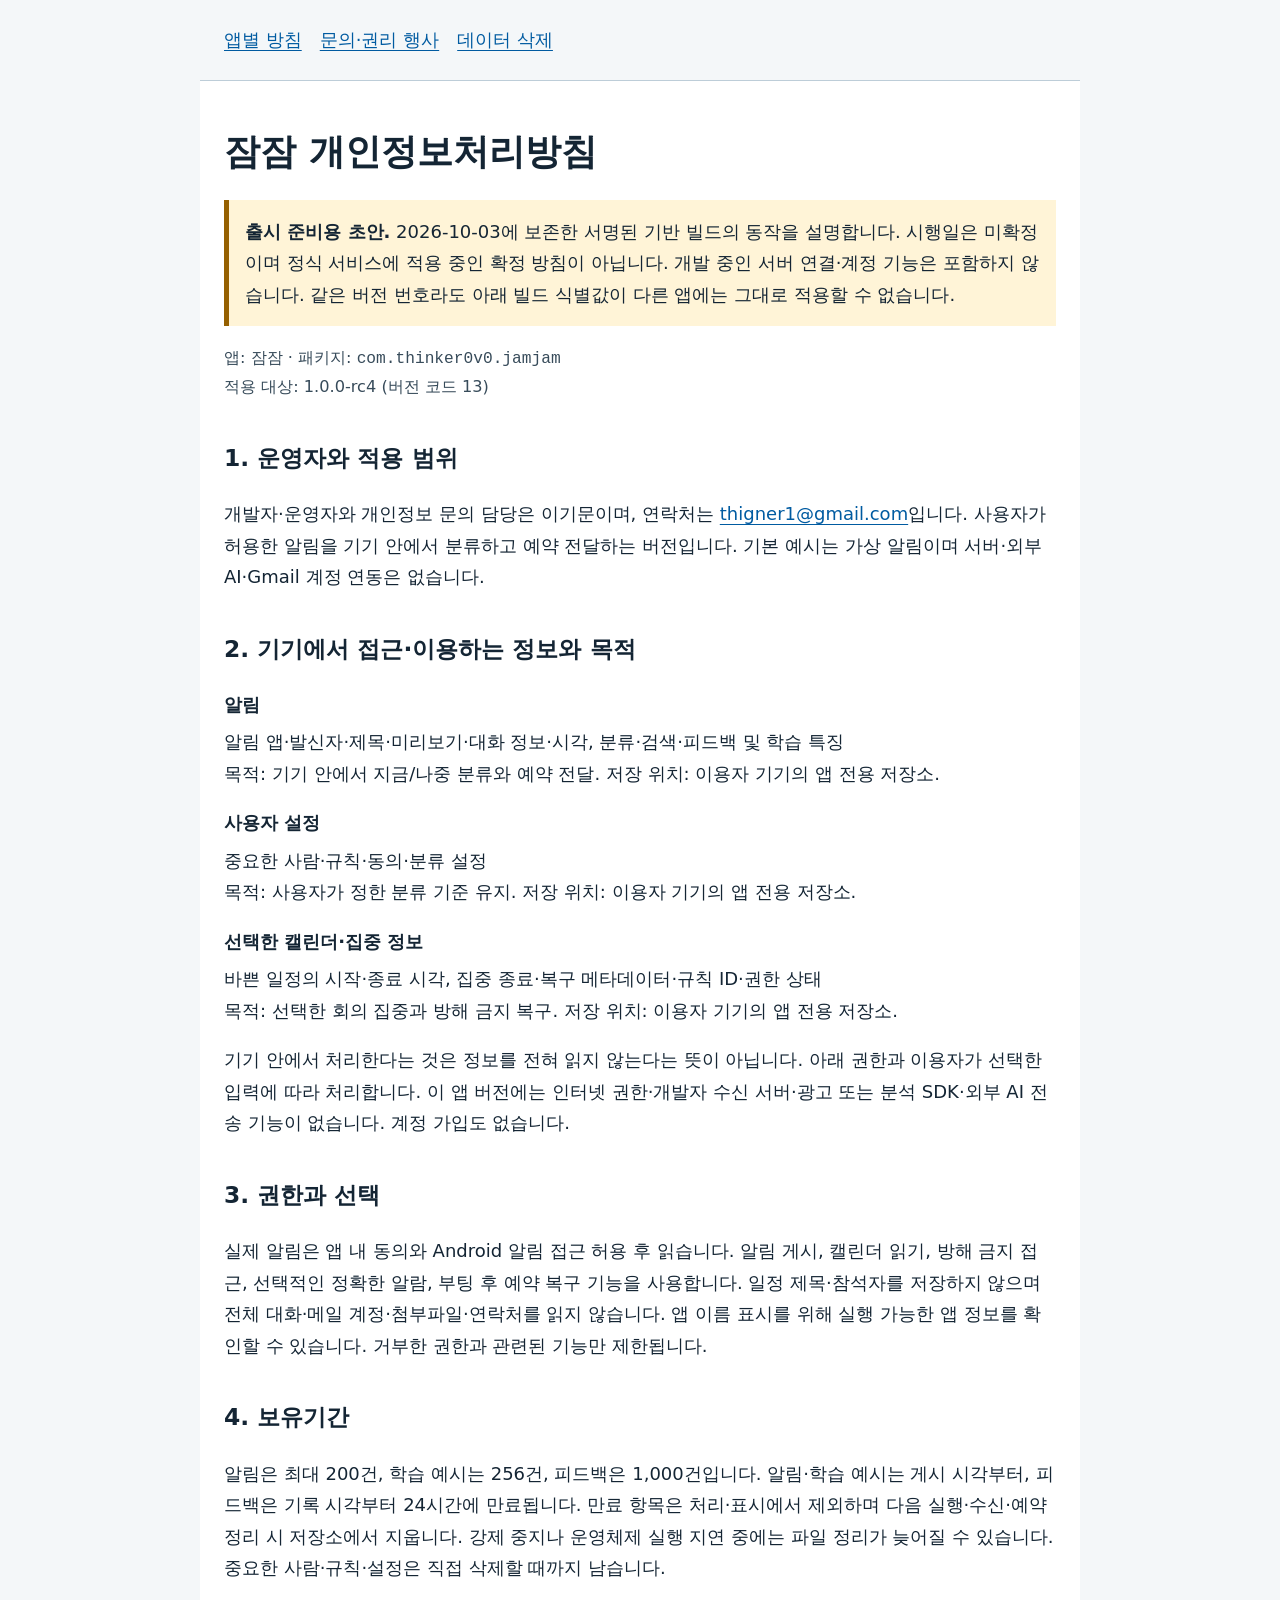
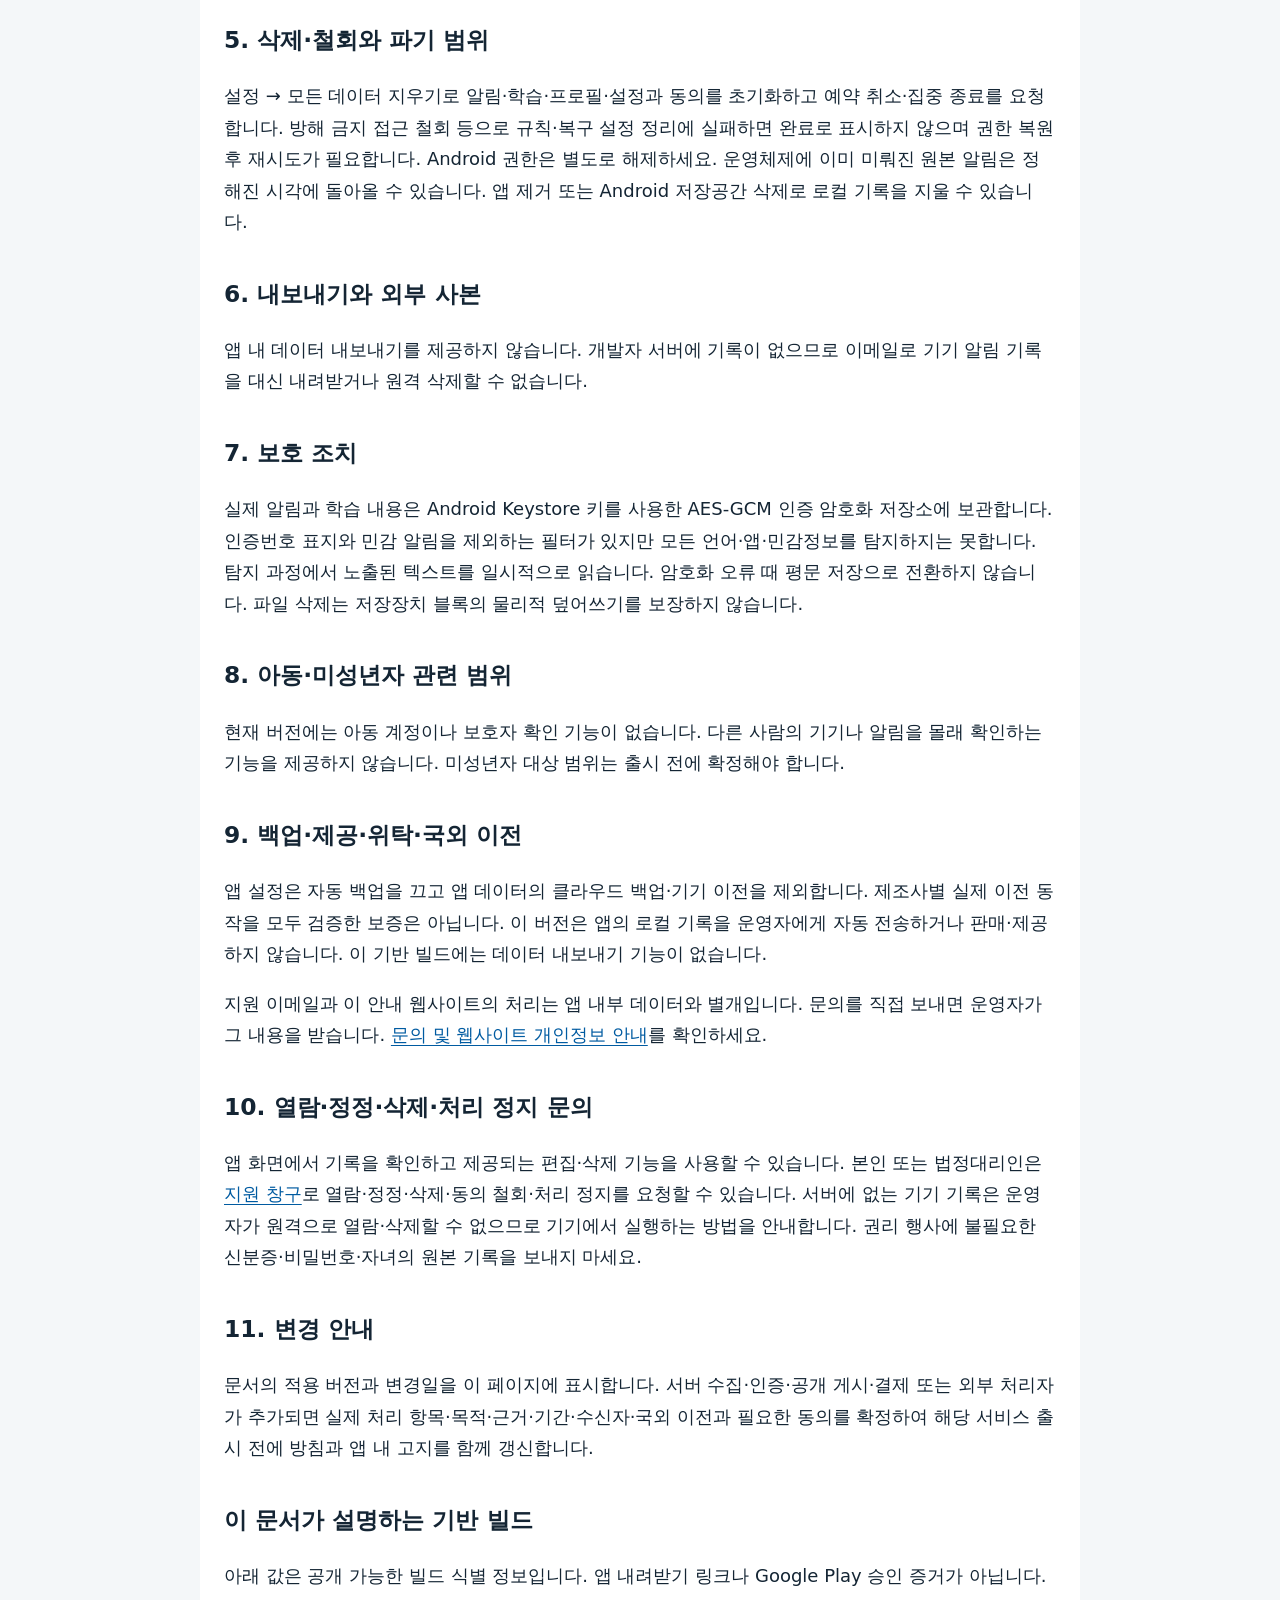
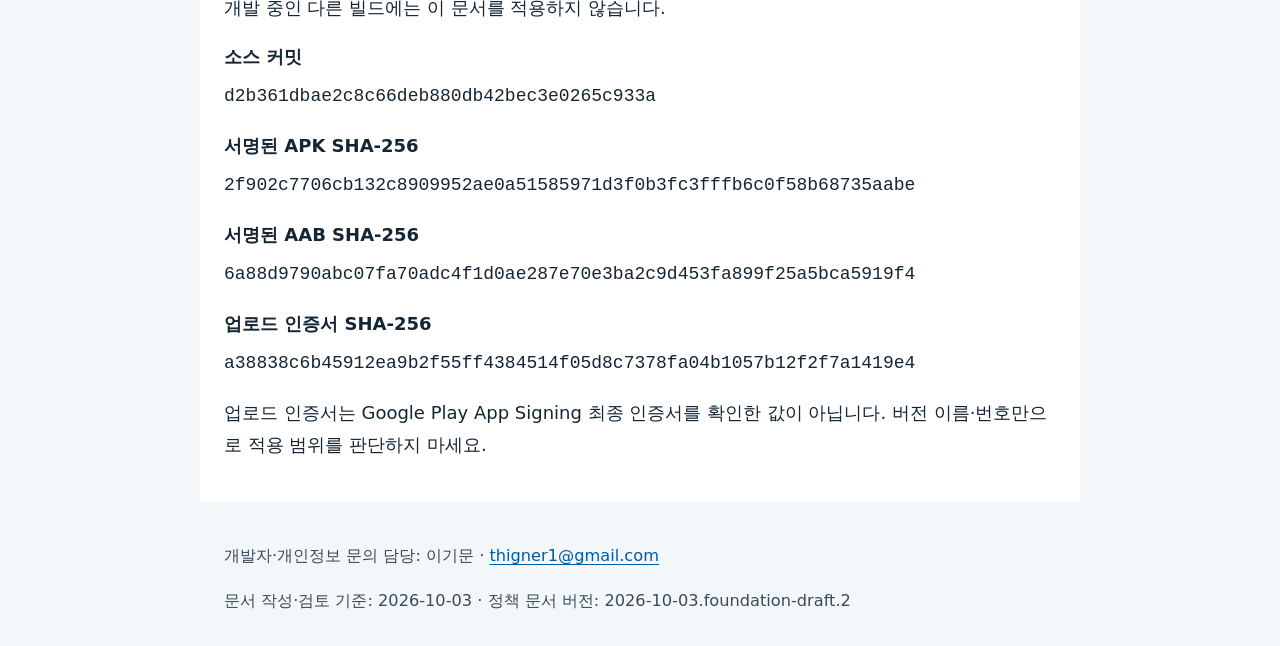
==== jamjam.html @ aa9c096c "Publish app privacy and support preparation drafts" ====
<!doctype html>
<html lang="ko"><head><meta charset="utf-8"><meta name="viewport" content="width=device-width, initial-scale=1"><meta name="description" content="잠잠 개인정보처리방침 · 개발자 이기문 · 현재 버전 데이터 처리 안내"><title>잠잠 개인정보처리방침 | 이기문 앱 지원</title><link rel="stylesheet" href="styles.css"></head>
<body><a class="skip" href="#main">본문 바로가기</a><header><nav aria-label="공통 메뉴"><a href="index.html">앱별 방침</a><a href="support.html">문의·권리 행사</a><a href="delete-data.html">데이터 삭제</a></nav></header><main id="main"><h1>잠잠 개인정보처리방침</h1><p class="notice"><strong>출시 준비용 초안.</strong> 2026-10-03에 보존한 서명된 기반 빌드의 동작을 설명합니다. 시행일은 미확정이며 정식 서비스에 적용 중인 확정 방침이 아닙니다. 개발 중인 서버 연결·계정 기능은 포함하지 않습니다. 같은 버전 번호라도 아래 빌드 식별값이 다른 앱에는 그대로 적용할 수 없습니다.</p><p class="meta">앱: 잠잠 · 패키지: <code>com.thinker0v0.jamjam</code><br>적용 대상: 1.0.0-rc4 (버전 코드 13)</p><h2>1. 운영자와 적용 범위</h2><p>개발자·운영자와 개인정보 문의 담당은 이기문이며, 연락처는 <a href="mailto:thigner1@gmail.com">thigner1@gmail.com</a>입니다. 사용자가 허용한 알림을 기기 안에서 분류하고 예약 전달하는 버전입니다. 기본 예시는 가상 알림이며 서버·외부 AI·Gmail 계정 연동은 없습니다.</p><h2>2. 기기에서 접근·이용하는 정보와 목적</h2><dl><dt>알림</dt><dd>알림 앱·발신자·제목·미리보기·대화 정보·시각, 분류·검색·피드백 및 학습 특징<br>목적: 기기 안에서 지금/나중 분류와 예약 전달. 저장 위치: 이용자 기기의 앱 전용 저장소.</dd><dt>사용자 설정</dt><dd>중요한 사람·규칙·동의·분류 설정<br>목적: 사용자가 정한 분류 기준 유지. 저장 위치: 이용자 기기의 앱 전용 저장소.</dd><dt>선택한 캘린더·집중 정보</dt><dd>바쁜 일정의 시작·종료 시각, 집중 종료·복구 메타데이터·규칙 ID·권한 상태<br>목적: 선택한 회의 집중과 방해 금지 복구. 저장 위치: 이용자 기기의 앱 전용 저장소.</dd></dl><p>기기 안에서 처리한다는 것은 정보를 전혀 읽지 않는다는 뜻이 아닙니다. 아래 권한과 이용자가 선택한 입력에 따라 처리합니다. 이 앱 버전에는 인터넷 권한·개발자 수신 서버·광고 또는 분석 SDK·외부 AI 전송 기능이 없습니다. 계정 가입도 없습니다.</p><h2 id="permissions">3. 권한과 선택</h2><p>실제 알림은 앱 내 동의와 Android 알림 접근 허용 후 읽습니다. 알림 게시, 캘린더 읽기, 방해 금지 접근, 선택적인 정확한 알람, 부팅 후 예약 복구 기능을 사용합니다. 일정 제목·참석자를 저장하지 않으며 전체 대화·메일 계정·첨부파일·연락처를 읽지 않습니다. 앱 이름 표시를 위해 실행 가능한 앱 정보를 확인할 수 있습니다. 거부한 권한과 관련된 기능만 제한됩니다.</p><h2 id="retention">4. 보유기간</h2><p>알림은 최대 200건, 학습 예시는 256건, 피드백은 1,000건입니다. 알림·학습 예시는 게시 시각부터, 피드백은 기록 시각부터 24시간에 만료됩니다. 만료 항목은 처리·표시에서 제외하며 다음 실행·수신·예약 정리 시 저장소에서 지웁니다. 강제 중지나 운영체제 실행 지연 중에는 파일 정리가 늦어질 수 있습니다. 중요한 사람·규칙·설정은 직접 삭제할 때까지 남습니다.</p><h2 id="deletion">5. 삭제·철회와 파기 범위</h2><p>설정 → 모든 데이터 지우기로 알림·학습·프로필·설정과 동의를 초기화하고 예약 취소·집중 종료를 요청합니다. 방해 금지 접근 철회 등으로 규칙·복구 설정 정리에 실패하면 완료로 표시하지 않으며 권한 복원 후 재시도가 필요합니다. Android 권한은 별도로 해제하세요. 운영체제에 이미 미뤄진 원본 알림은 정해진 시각에 돌아올 수 있습니다. 앱 제거 또는 Android 저장공간 삭제로 로컬 기록을 지울 수 있습니다.</p><h2 id="export">6. 내보내기와 외부 사본</h2><p>앱 내 데이터 내보내기를 제공하지 않습니다. 개발자 서버에 기록이 없으므로 이메일로 기기 알림 기록을 대신 내려받거나 원격 삭제할 수 없습니다.</p><h2 id="security">7. 보호 조치</h2><p>실제 알림과 학습 내용은 Android Keystore 키를 사용한 AES-GCM 인증 암호화 저장소에 보관합니다. 인증번호 표지와 민감 알림을 제외하는 필터가 있지만 모든 언어·앱·민감정보를 탐지하지는 못합니다. 탐지 과정에서 노출된 텍스트를 일시적으로 읽습니다. 암호화 오류 때 평문 저장으로 전환하지 않습니다. 파일 삭제는 저장장치 블록의 물리적 덮어쓰기를 보장하지 않습니다.</p><h2 id="children">8. 아동·미성년자 관련 범위</h2><p>현재 버전에는 아동 계정이나 보호자 확인 기능이 없습니다. 다른 사람의 기기나 알림을 몰래 확인하는 기능을 제공하지 않습니다. 미성년자 대상 범위는 출시 전에 확정해야 합니다.</p><h2>9. 백업·제공·위탁·국외 이전</h2><p>앱 설정은 자동 백업을 끄고 앱 데이터의 클라우드 백업·기기 이전을 제외합니다. 제조사별 실제 이전 동작을 모두 검증한 보증은 아닙니다. 이 버전은 앱의 로컬 기록을 운영자에게 자동 전송하거나 판매·제공하지 않습니다. 이 기반 빌드에는 데이터 내보내기 기능이 없습니다.</p><p>지원 이메일과 이 안내 웹사이트의 처리는 앱 내부 데이터와 별개입니다. 문의를 직접 보내면 운영자가 그 내용을 받습니다. <a href="support.html#privacy">문의 및 웹사이트 개인정보 안내</a>를 확인하세요.</p><h2>10. 열람·정정·삭제·처리 정지 문의</h2><p>앱 화면에서 기록을 확인하고 제공되는 편집·삭제 기능을 사용할 수 있습니다. 본인 또는 법정대리인은 <a href="support.html">지원 창구</a>로 열람·정정·삭제·동의 철회·처리 정지를 요청할 수 있습니다. 서버에 없는 기기 기록은 운영자가 원격으로 열람·삭제할 수 없으므로 기기에서 실행하는 방법을 안내합니다. 권리 행사에 불필요한 신분증·비밀번호·자녀의 원본 기록을 보내지 마세요.</p><h2>11. 변경 안내</h2><p>문서의 적용 버전과 변경일을 이 페이지에 표시합니다. 서버 수집·인증·공개 게시·결제 또는 외부 처리자가 추가되면 실제 처리 항목·목적·근거·기간·수신자·국외 이전과 필요한 동의를 확정하여 해당 서비스 출시 전에 방침과 앱 내 고지를 함께 갱신합니다.</p><h2 id="build-snapshot">이 문서가 설명하는 기반 빌드</h2><p>아래 값은 공개 가능한 빌드 식별 정보입니다. 앱 내려받기 링크나 Google Play 승인 증거가 아닙니다. 개발 중인 다른 빌드에는 이 문서를 적용하지 않습니다.</p><dl><dt>소스 커밋</dt><dd><code>d2b361dbae2c8c66deb880db42bec3e0265c933a</code></dd><dt>서명된 APK SHA-256</dt><dd><code>2f902c7706cb132c8909952ae0a51585971d3f0b3fc3fffb6c0f58b68735aabe</code></dd><dt>서명된 AAB SHA-256</dt><dd><code>6a88d9790abc07fa70adc4f1d0ae287e70e3ba2c9d453fa899f25a5bca5919f4</code></dd><dt>업로드 인증서 SHA-256</dt><dd><code>a38838c6b45912ea9b2f55ff4384514f05d8c7378fa04b1057b12f2f7a1419e4</code></dd></dl><p>업로드 인증서는 Google Play App Signing 최종 인증서를 확인한 값이 아닙니다. 버전 이름·번호만으로 적용 범위를 판단하지 마세요.</p></main><footer><p>개발자·개인정보 문의 담당: 이기문 · <a href="mailto:thigner1@gmail.com">thigner1@gmail.com</a></p><p>문서 작성·검토 기준: 2026-10-03 · 정책 문서 버전: 2026-10-03.foundation-draft.2</p></footer></body></html>
---- styles.css ----
*{box-sizing:border-box}html{font-family:system-ui,-apple-system,"Noto Sans KR",sans-serif;color:#142534;background:#f4f7f9;font-size:18px;line-height:1.75}body{margin:0}a{color:#005ba1;text-underline-offset:.2em}a:focus-visible{outline:3px solid #9d4f00;outline-offset:4px}header,main,footer{max-width:880px;margin:auto;padding:24px}header{border-bottom:1px solid #bdcdd8}nav{display:flex;gap:18px;flex-wrap:wrap}main{background:white}h1{font-size:2rem;line-height:1.3}h2{font-size:1.3rem;margin-top:2rem}p,li,dd{overflow-wrap:anywhere}.notice{padding:16px;border-left:5px solid #956000;background:#fff4d7}.meta,footer{font-size:.9rem;color:#374b5a}dt{font-weight:700;margin-top:16px}dd{margin:6px 0 18px}article{border-bottom:1px solid #ccd7df;padding-bottom:20px}.skip{position:absolute;left:-10000px}.skip:focus{left:12px;top:12px;background:white;padding:12px}ul{padding-left:1.3rem}code{overflow-wrap:anywhere}@media(max-width:480px){header,main,footer{padding:18px}h1{font-size:1.65rem}}@media(prefers-color-scheme:dark){html{color:#e8eff5;background:#121d26}main{background:#192733}a{color:#a2d5ff}.meta,footer{color:#c0d1df}.notice{background:#342b17;border-color:#f1bd61}.skip:focus{background:#192733}}
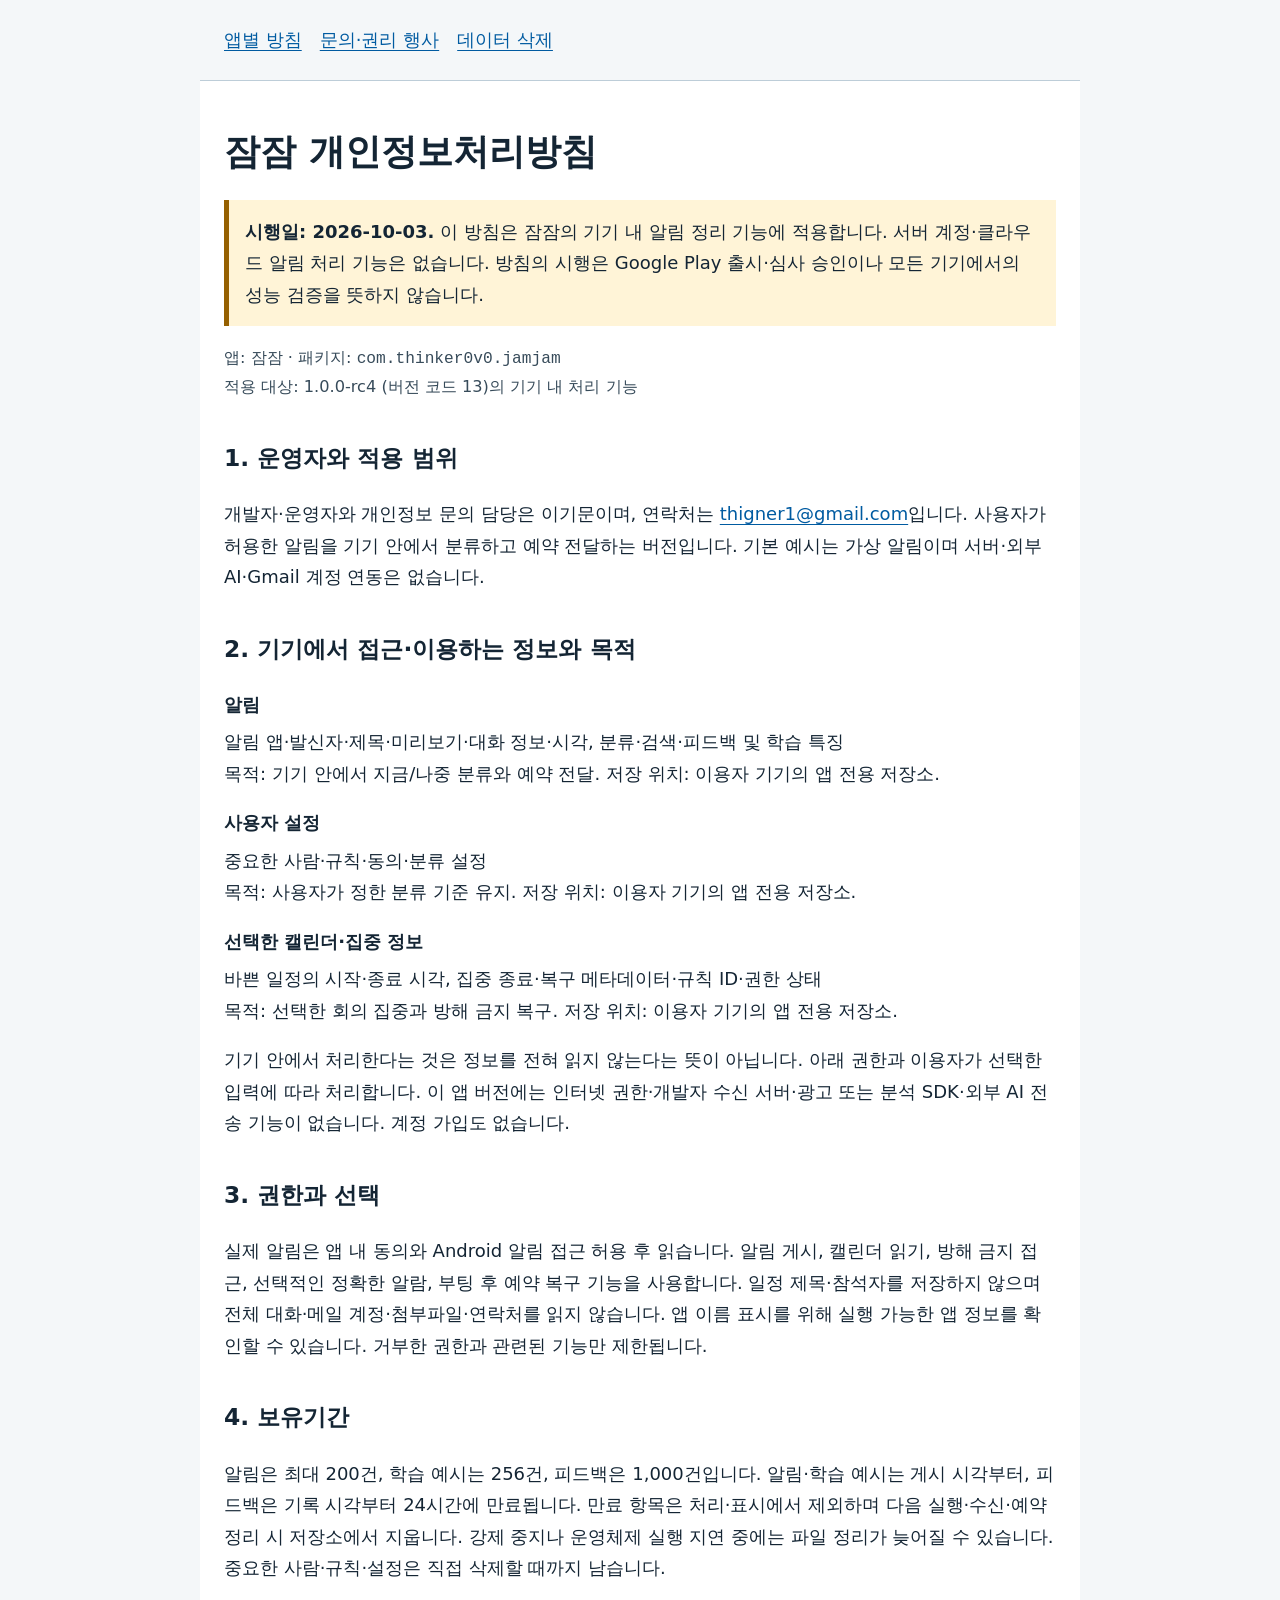
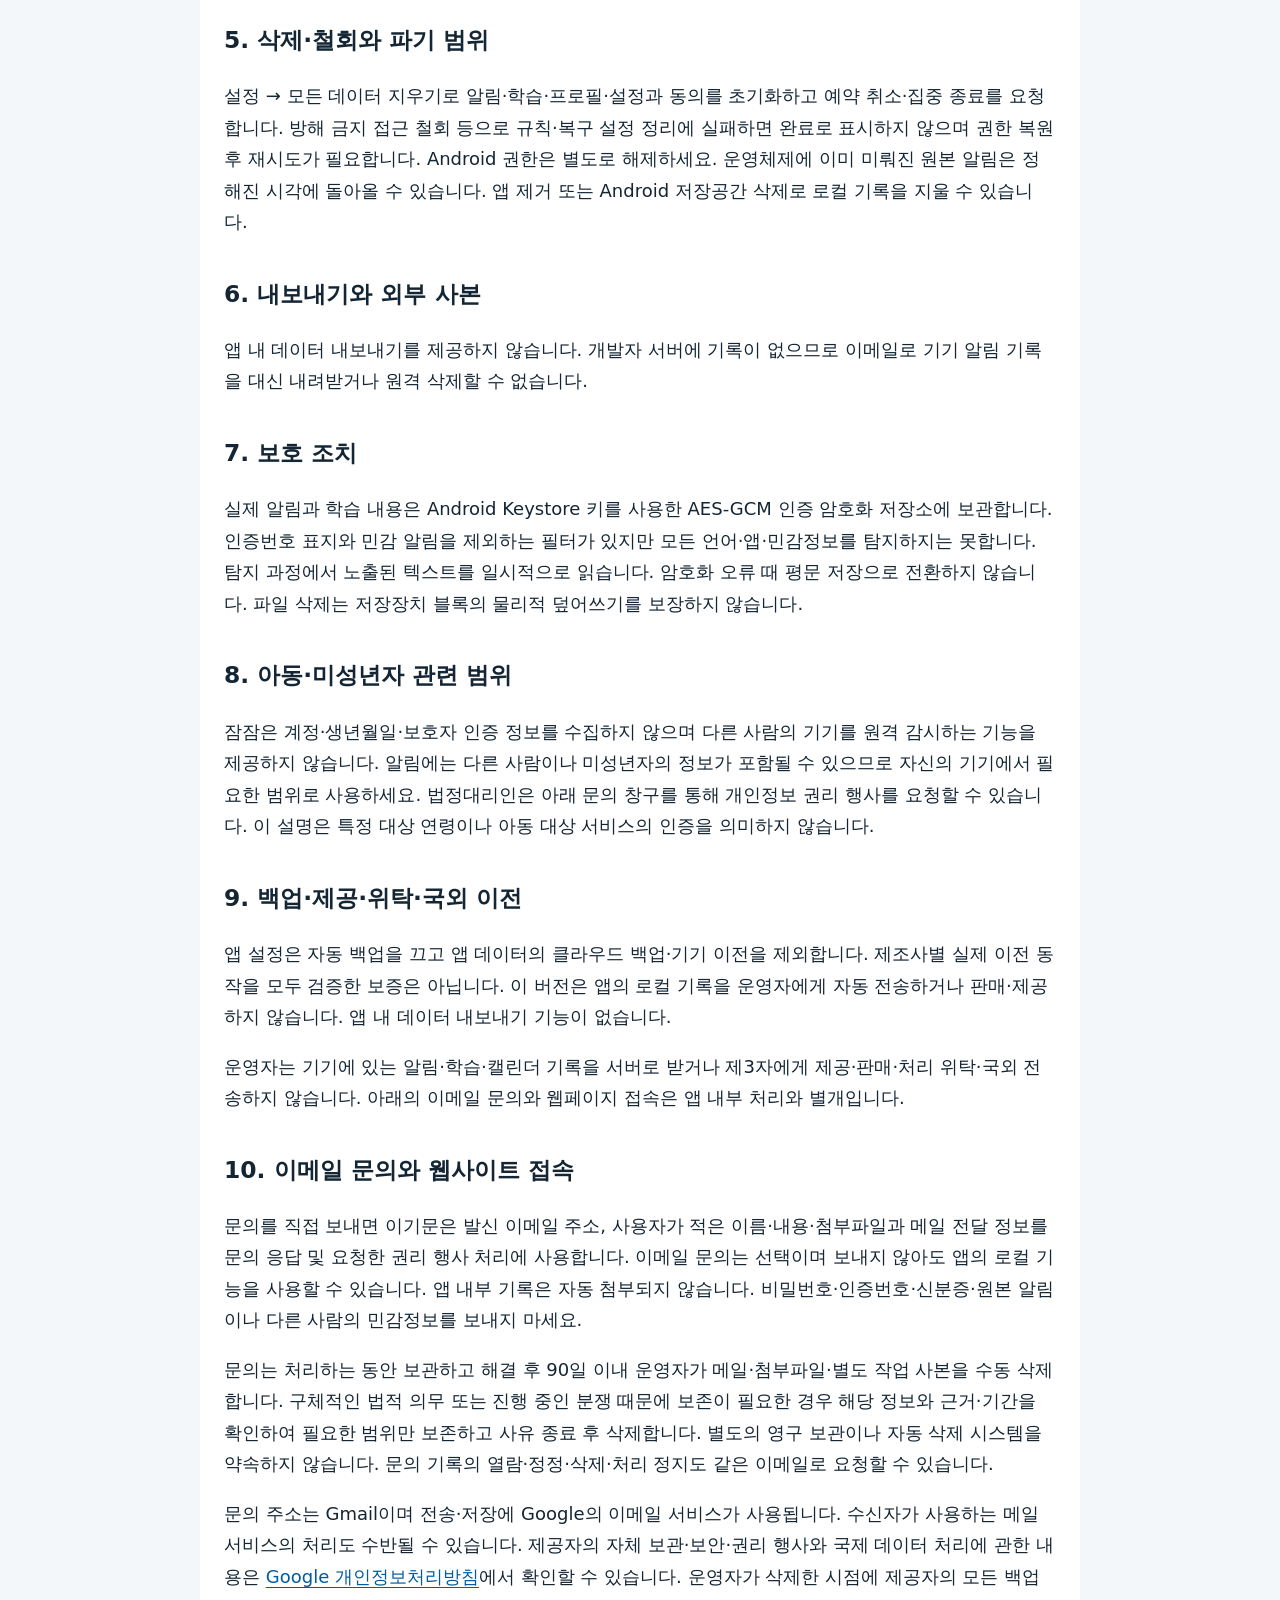
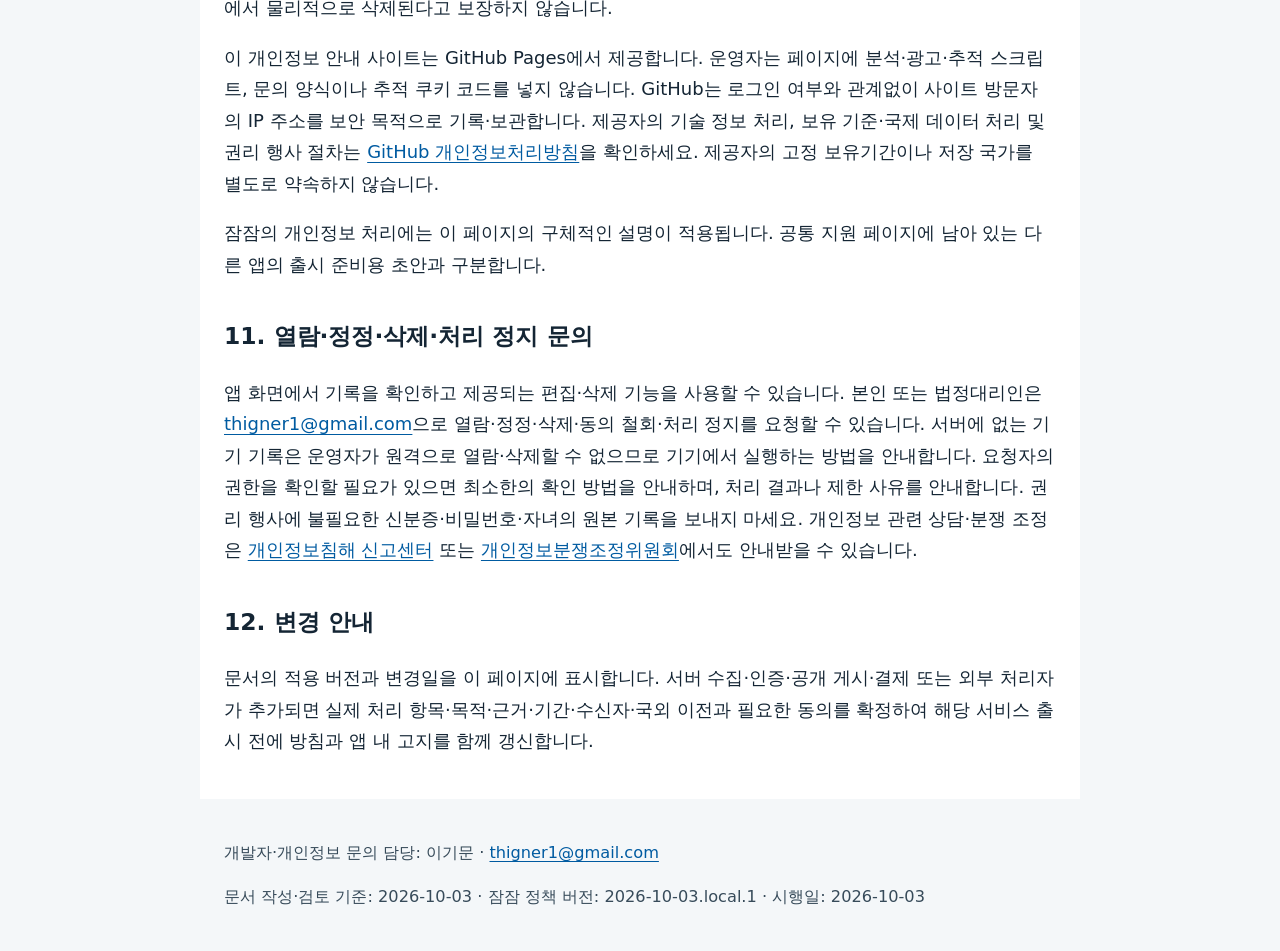
==== commit 03bf077c: "Publish operative local Jamjam privacy policy" ====
--- a/jamjam.html
+++ b/jamjam.html
@@ -1,3 +1,3 @@
 <!doctype html>
 <html lang="ko"><head><meta charset="utf-8"><meta name="viewport" content="width=device-width, initial-scale=1"><meta name="description" content="잠잠 개인정보처리방침 · 개발자 이기문 · 현재 버전 데이터 처리 안내"><title>잠잠 개인정보처리방침 | 이기문 앱 지원</title><link rel="stylesheet" href="styles.css"></head>
-<body><a class="skip" href="#main">본문 바로가기</a><header><nav aria-label="공통 메뉴"><a href="index.html">앱별 방침</a><a href="support.html">문의·권리 행사</a><a href="delete-data.html">데이터 삭제</a></nav></header><main id="main"><h1>잠잠 개인정보처리방침</h1><p class="notice"><strong>출시 준비용 초안.</strong> 2026-10-03에 보존한 서명된 기반 빌드의 동작을 설명합니다. 시행일은 미확정이며 정식 서비스에 적용 중인 확정 방침이 아닙니다. 개발 중인 서버 연결·계정 기능은 포함하지 않습니다. 같은 버전 번호라도 아래 빌드 식별값이 다른 앱에는 그대로 적용할 수 없습니다.</p><p class="meta">앱: 잠잠 · 패키지: <code>com.thinker0v0.jamjam</code><br>적용 대상: 1.0.0-rc4 (버전 코드 13)</p><h2>1. 운영자와 적용 범위</h2><p>개발자·운영자와 개인정보 문의 담당은 이기문이며, 연락처는 <a href="mailto:thigner1@gmail.com">thigner1@gmail.com</a>입니다. 사용자가 허용한 알림을 기기 안에서 분류하고 예약 전달하는 버전입니다. 기본 예시는 가상 알림이며 서버·외부 AI·Gmail 계정 연동은 없습니다.</p><h2>2. 기기에서 접근·이용하는 정보와 목적</h2><dl><dt>알림</dt><dd>알림 앱·발신자·제목·미리보기·대화 정보·시각, 분류·검색·피드백 및 학습 특징<br>목적: 기기 안에서 지금/나중 분류와 예약 전달. 저장 위치: 이용자 기기의 앱 전용 저장소.</dd><dt>사용자 설정</dt><dd>중요한 사람·규칙·동의·분류 설정<br>목적: 사용자가 정한 분류 기준 유지. 저장 위치: 이용자 기기의 앱 전용 저장소.</dd><dt>선택한 캘린더·집중 정보</dt><dd>바쁜 일정의 시작·종료 시각, 집중 종료·복구 메타데이터·규칙 ID·권한 상태<br>목적: 선택한 회의 집중과 방해 금지 복구. 저장 위치: 이용자 기기의 앱 전용 저장소.</dd></dl><p>기기 안에서 처리한다는 것은 정보를 전혀 읽지 않는다는 뜻이 아닙니다. 아래 권한과 이용자가 선택한 입력에 따라 처리합니다. 이 앱 버전에는 인터넷 권한·개발자 수신 서버·광고 또는 분석 SDK·외부 AI 전송 기능이 없습니다. 계정 가입도 없습니다.</p><h2 id="permissions">3. 권한과 선택</h2><p>실제 알림은 앱 내 동의와 Android 알림 접근 허용 후 읽습니다. 알림 게시, 캘린더 읽기, 방해 금지 접근, 선택적인 정확한 알람, 부팅 후 예약 복구 기능을 사용합니다. 일정 제목·참석자를 저장하지 않으며 전체 대화·메일 계정·첨부파일·연락처를 읽지 않습니다. 앱 이름 표시를 위해 실행 가능한 앱 정보를 확인할 수 있습니다. 거부한 권한과 관련된 기능만 제한됩니다.</p><h2 id="retention">4. 보유기간</h2><p>알림은 최대 200건, 학습 예시는 256건, 피드백은 1,000건입니다. 알림·학습 예시는 게시 시각부터, 피드백은 기록 시각부터 24시간에 만료됩니다. 만료 항목은 처리·표시에서 제외하며 다음 실행·수신·예약 정리 시 저장소에서 지웁니다. 강제 중지나 운영체제 실행 지연 중에는 파일 정리가 늦어질 수 있습니다. 중요한 사람·규칙·설정은 직접 삭제할 때까지 남습니다.</p><h2 id="deletion">5. 삭제·철회와 파기 범위</h2><p>설정 → 모든 데이터 지우기로 알림·학습·프로필·설정과 동의를 초기화하고 예약 취소·집중 종료를 요청합니다. 방해 금지 접근 철회 등으로 규칙·복구 설정 정리에 실패하면 완료로 표시하지 않으며 권한 복원 후 재시도가 필요합니다. Android 권한은 별도로 해제하세요. 운영체제에 이미 미뤄진 원본 알림은 정해진 시각에 돌아올 수 있습니다. 앱 제거 또는 Android 저장공간 삭제로 로컬 기록을 지울 수 있습니다.</p><h2 id="export">6. 내보내기와 외부 사본</h2><p>앱 내 데이터 내보내기를 제공하지 않습니다. 개발자 서버에 기록이 없으므로 이메일로 기기 알림 기록을 대신 내려받거나 원격 삭제할 수 없습니다.</p><h2 id="security">7. 보호 조치</h2><p>실제 알림과 학습 내용은 Android Keystore 키를 사용한 AES-GCM 인증 암호화 저장소에 보관합니다. 인증번호 표지와 민감 알림을 제외하는 필터가 있지만 모든 언어·앱·민감정보를 탐지하지는 못합니다. 탐지 과정에서 노출된 텍스트를 일시적으로 읽습니다. 암호화 오류 때 평문 저장으로 전환하지 않습니다. 파일 삭제는 저장장치 블록의 물리적 덮어쓰기를 보장하지 않습니다.</p><h2 id="children">8. 아동·미성년자 관련 범위</h2><p>현재 버전에는 아동 계정이나 보호자 확인 기능이 없습니다. 다른 사람의 기기나 알림을 몰래 확인하는 기능을 제공하지 않습니다. 미성년자 대상 범위는 출시 전에 확정해야 합니다.</p><h2>9. 백업·제공·위탁·국외 이전</h2><p>앱 설정은 자동 백업을 끄고 앱 데이터의 클라우드 백업·기기 이전을 제외합니다. 제조사별 실제 이전 동작을 모두 검증한 보증은 아닙니다. 이 버전은 앱의 로컬 기록을 운영자에게 자동 전송하거나 판매·제공하지 않습니다. 이 기반 빌드에는 데이터 내보내기 기능이 없습니다.</p><p>지원 이메일과 이 안내 웹사이트의 처리는 앱 내부 데이터와 별개입니다. 문의를 직접 보내면 운영자가 그 내용을 받습니다. <a href="support.html#privacy">문의 및 웹사이트 개인정보 안내</a>를 확인하세요.</p><h2>10. 열람·정정·삭제·처리 정지 문의</h2><p>앱 화면에서 기록을 확인하고 제공되는 편집·삭제 기능을 사용할 수 있습니다. 본인 또는 법정대리인은 <a href="support.html">지원 창구</a>로 열람·정정·삭제·동의 철회·처리 정지를 요청할 수 있습니다. 서버에 없는 기기 기록은 운영자가 원격으로 열람·삭제할 수 없으므로 기기에서 실행하는 방법을 안내합니다. 권리 행사에 불필요한 신분증·비밀번호·자녀의 원본 기록을 보내지 마세요.</p><h2>11. 변경 안내</h2><p>문서의 적용 버전과 변경일을 이 페이지에 표시합니다. 서버 수집·인증·공개 게시·결제 또는 외부 처리자가 추가되면 실제 처리 항목·목적·근거·기간·수신자·국외 이전과 필요한 동의를 확정하여 해당 서비스 출시 전에 방침과 앱 내 고지를 함께 갱신합니다.</p><h2 id="build-snapshot">이 문서가 설명하는 기반 빌드</h2><p>아래 값은 공개 가능한 빌드 식별 정보입니다. 앱 내려받기 링크나 Google Play 승인 증거가 아닙니다. 개발 중인 다른 빌드에는 이 문서를 적용하지 않습니다.</p><dl><dt>소스 커밋</dt><dd><code>d2b361dbae2c8c66deb880db42bec3e0265c933a</code></dd><dt>서명된 APK SHA-256</dt><dd><code>2f902c7706cb132c8909952ae0a51585971d3f0b3fc3fffb6c0f58b68735aabe</code></dd><dt>서명된 AAB SHA-256</dt><dd><code>6a88d9790abc07fa70adc4f1d0ae287e70e3ba2c9d453fa899f25a5bca5919f4</code></dd><dt>업로드 인증서 SHA-256</dt><dd><code>a38838c6b45912ea9b2f55ff4384514f05d8c7378fa04b1057b12f2f7a1419e4</code></dd></dl><p>업로드 인증서는 Google Play App Signing 최종 인증서를 확인한 값이 아닙니다. 버전 이름·번호만으로 적용 범위를 판단하지 마세요.</p></main><footer><p>개발자·개인정보 문의 담당: 이기문 · <a href="mailto:thigner1@gmail.com">thigner1@gmail.com</a></p><p>문서 작성·검토 기준: 2026-10-03 · 정책 문서 버전: 2026-10-03.foundation-draft.2</p></footer></body></html>
+<body><a class="skip" href="#main">본문 바로가기</a><header><nav aria-label="공통 메뉴"><a href="index.html">앱별 방침</a><a href="support.html">문의·권리 행사</a><a href="delete-data.html">데이터 삭제</a></nav></header><main id="main"><h1>잠잠 개인정보처리방침</h1><p class="notice"><strong>시행일: 2026-10-03.</strong> 이 방침은 잠잠의 기기 내 알림 정리 기능에 적용합니다. 서버 계정·클라우드 알림 처리 기능은 없습니다. 방침의 시행은 Google Play 출시·심사 승인이나 모든 기기에서의 성능 검증을 뜻하지 않습니다.</p><p class="meta">앱: 잠잠 · 패키지: <code>com.thinker0v0.jamjam</code><br>적용 대상: 1.0.0-rc4 (버전 코드 13)의 기기 내 처리 기능</p><h2>1. 운영자와 적용 범위</h2><p>개발자·운영자와 개인정보 문의 담당은 이기문이며, 연락처는 <a href="mailto:thigner1@gmail.com">thigner1@gmail.com</a>입니다. 사용자가 허용한 알림을 기기 안에서 분류하고 예약 전달하는 버전입니다. 기본 예시는 가상 알림이며 서버·외부 AI·Gmail 계정 연동은 없습니다.</p><h2>2. 기기에서 접근·이용하는 정보와 목적</h2><dl><dt>알림</dt><dd>알림 앱·발신자·제목·미리보기·대화 정보·시각, 분류·검색·피드백 및 학습 특징<br>목적: 기기 안에서 지금/나중 분류와 예약 전달. 저장 위치: 이용자 기기의 앱 전용 저장소.</dd><dt>사용자 설정</dt><dd>중요한 사람·규칙·동의·분류 설정<br>목적: 사용자가 정한 분류 기준 유지. 저장 위치: 이용자 기기의 앱 전용 저장소.</dd><dt>선택한 캘린더·집중 정보</dt><dd>바쁜 일정의 시작·종료 시각, 집중 종료·복구 메타데이터·규칙 ID·권한 상태<br>목적: 선택한 회의 집중과 방해 금지 복구. 저장 위치: 이용자 기기의 앱 전용 저장소.</dd></dl><p>기기 안에서 처리한다는 것은 정보를 전혀 읽지 않는다는 뜻이 아닙니다. 아래 권한과 이용자가 선택한 입력에 따라 처리합니다. 이 앱 버전에는 인터넷 권한·개발자 수신 서버·광고 또는 분석 SDK·외부 AI 전송 기능이 없습니다. 계정 가입도 없습니다.</p><h2 id="permissions">3. 권한과 선택</h2><p>실제 알림은 앱 내 동의와 Android 알림 접근 허용 후 읽습니다. 알림 게시, 캘린더 읽기, 방해 금지 접근, 선택적인 정확한 알람, 부팅 후 예약 복구 기능을 사용합니다. 일정 제목·참석자를 저장하지 않으며 전체 대화·메일 계정·첨부파일·연락처를 읽지 않습니다. 앱 이름 표시를 위해 실행 가능한 앱 정보를 확인할 수 있습니다. 거부한 권한과 관련된 기능만 제한됩니다.</p><h2 id="retention">4. 보유기간</h2><p>알림은 최대 200건, 학습 예시는 256건, 피드백은 1,000건입니다. 알림·학습 예시는 게시 시각부터, 피드백은 기록 시각부터 24시간에 만료됩니다. 만료 항목은 처리·표시에서 제외하며 다음 실행·수신·예약 정리 시 저장소에서 지웁니다. 강제 중지나 운영체제 실행 지연 중에는 파일 정리가 늦어질 수 있습니다. 중요한 사람·규칙·설정은 직접 삭제할 때까지 남습니다.</p><h2 id="deletion">5. 삭제·철회와 파기 범위</h2><p>설정 → 모든 데이터 지우기로 알림·학습·프로필·설정과 동의를 초기화하고 예약 취소·집중 종료를 요청합니다. 방해 금지 접근 철회 등으로 규칙·복구 설정 정리에 실패하면 완료로 표시하지 않으며 권한 복원 후 재시도가 필요합니다. Android 권한은 별도로 해제하세요. 운영체제에 이미 미뤄진 원본 알림은 정해진 시각에 돌아올 수 있습니다. 앱 제거 또는 Android 저장공간 삭제로 로컬 기록을 지울 수 있습니다.</p><h2 id="export">6. 내보내기와 외부 사본</h2><p>앱 내 데이터 내보내기를 제공하지 않습니다. 개발자 서버에 기록이 없으므로 이메일로 기기 알림 기록을 대신 내려받거나 원격 삭제할 수 없습니다.</p><h2 id="security">7. 보호 조치</h2><p>실제 알림과 학습 내용은 Android Keystore 키를 사용한 AES-GCM 인증 암호화 저장소에 보관합니다. 인증번호 표지와 민감 알림을 제외하는 필터가 있지만 모든 언어·앱·민감정보를 탐지하지는 못합니다. 탐지 과정에서 노출된 텍스트를 일시적으로 읽습니다. 암호화 오류 때 평문 저장으로 전환하지 않습니다. 파일 삭제는 저장장치 블록의 물리적 덮어쓰기를 보장하지 않습니다.</p><h2 id="children">8. 아동·미성년자 관련 범위</h2><p>잠잠은 계정·생년월일·보호자 인증 정보를 수집하지 않으며 다른 사람의 기기를 원격 감시하는 기능을 제공하지 않습니다. 알림에는 다른 사람이나 미성년자의 정보가 포함될 수 있으므로 자신의 기기에서 필요한 범위로 사용하세요. 법정대리인은 아래 문의 창구를 통해 개인정보 권리 행사를 요청할 수 있습니다. 이 설명은 특정 대상 연령이나 아동 대상 서비스의 인증을 의미하지 않습니다.</p><h2>9. 백업·제공·위탁·국외 이전</h2><p>앱 설정은 자동 백업을 끄고 앱 데이터의 클라우드 백업·기기 이전을 제외합니다. 제조사별 실제 이전 동작을 모두 검증한 보증은 아닙니다. 이 버전은 앱의 로컬 기록을 운영자에게 자동 전송하거나 판매·제공하지 않습니다. 앱 내 데이터 내보내기 기능이 없습니다.</p><p>운영자는 기기에 있는 알림·학습·캘린더 기록을 서버로 받거나 제3자에게 제공·판매·처리 위탁·국외 전송하지 않습니다. 아래의 이메일 문의와 웹페이지 접속은 앱 내부 처리와 별개입니다.</p><h2 id="support-privacy">10. 이메일 문의와 웹사이트 접속</h2><p>문의를 직접 보내면 이기문은 발신 이메일 주소, 사용자가 적은 이름·내용·첨부파일과 메일 전달 정보를 문의 응답 및 요청한 권리 행사 처리에 사용합니다. 이메일 문의는 선택이며 보내지 않아도 앱의 로컬 기능을 사용할 수 있습니다. 앱 내부 기록은 자동 첨부되지 않습니다. 비밀번호·인증번호·신분증·원본 알림이나 다른 사람의 민감정보를 보내지 마세요.</p><p>문의는 처리하는 동안 보관하고 해결 후 90일 이내 운영자가 메일·첨부파일·별도 작업 사본을 수동 삭제합니다. 구체적인 법적 의무 또는 진행 중인 분쟁 때문에 보존이 필요한 경우 해당 정보와 근거·기간을 확인하여 필요한 범위만 보존하고 사유 종료 후 삭제합니다. 별도의 영구 보관이나 자동 삭제 시스템을 약속하지 않습니다. 문의 기록의 열람·정정·삭제·처리 정지도 같은 이메일로 요청할 수 있습니다.</p><p>문의 주소는 Gmail이며 전송·저장에 Google의 이메일 서비스가 사용됩니다. 수신자가 사용하는 메일 서비스의 처리도 수반될 수 있습니다. 제공자의 자체 보관·보안·권리 행사와 국제 데이터 처리에 관한 내용은 <a href="https://policies.google.com/privacy?hl=ko">Google 개인정보처리방침</a>에서 확인할 수 있습니다. 운영자가 삭제한 시점에 제공자의 모든 백업에서 물리적으로 삭제된다고 보장하지 않습니다.</p><p>이 개인정보 안내 사이트는 GitHub Pages에서 제공합니다. 운영자는 페이지에 분석·광고·추적 스크립트, 문의 양식이나 추적 쿠키 코드를 넣지 않습니다. GitHub는 로그인 여부와 관계없이 사이트 방문자의 IP 주소를 보안 목적으로 기록·보관합니다. 제공자의 기술 정보 처리, 보유 기준·국제 데이터 처리 및 권리 행사 절차는 <a href="https://docs.github.com/en/site-policy/privacy-policies/github-general-privacy-statement">GitHub 개인정보처리방침</a>을 확인하세요. 제공자의 고정 보유기간이나 저장 국가를 별도로 약속하지 않습니다.</p><p>잠잠의 개인정보 처리에는 이 페이지의 구체적인 설명이 적용됩니다. 공통 지원 페이지에 남아 있는 다른 앱의 출시 준비용 초안과 구분합니다.</p><h2>11. 열람·정정·삭제·처리 정지 문의</h2><p>앱 화면에서 기록을 확인하고 제공되는 편집·삭제 기능을 사용할 수 있습니다. 본인 또는 법정대리인은 <a href="mailto:thigner1@gmail.com">thigner1@gmail.com</a>으로 열람·정정·삭제·동의 철회·처리 정지를 요청할 수 있습니다. 서버에 없는 기기 기록은 운영자가 원격으로 열람·삭제할 수 없으므로 기기에서 실행하는 방법을 안내합니다. 요청자의 권한을 확인할 필요가 있으면 최소한의 확인 방법을 안내하며, 처리 결과나 제한 사유를 안내합니다. 권리 행사에 불필요한 신분증·비밀번호·자녀의 원본 기록을 보내지 마세요. 개인정보 관련 상담·분쟁 조정은 <a href="https://privacy.kisa.or.kr/">개인정보침해 신고센터</a> 또는 <a href="https://www.kopico.go.kr/">개인정보분쟁조정위원회</a>에서도 안내받을 수 있습니다.</p><h2>12. 변경 안내</h2><p>문서의 적용 버전과 변경일을 이 페이지에 표시합니다. 서버 수집·인증·공개 게시·결제 또는 외부 처리자가 추가되면 실제 처리 항목·목적·근거·기간·수신자·국외 이전과 필요한 동의를 확정하여 해당 서비스 출시 전에 방침과 앱 내 고지를 함께 갱신합니다.</p></main><footer><p>개발자·개인정보 문의 담당: 이기문 · <a href="mailto:thigner1@gmail.com">thigner1@gmail.com</a></p><p>문서 작성·검토 기준: 2026-10-03 · 잠잠 정책 버전: 2026-10-03.local.1 · 시행일: 2026-10-03</p></footer></body></html>
